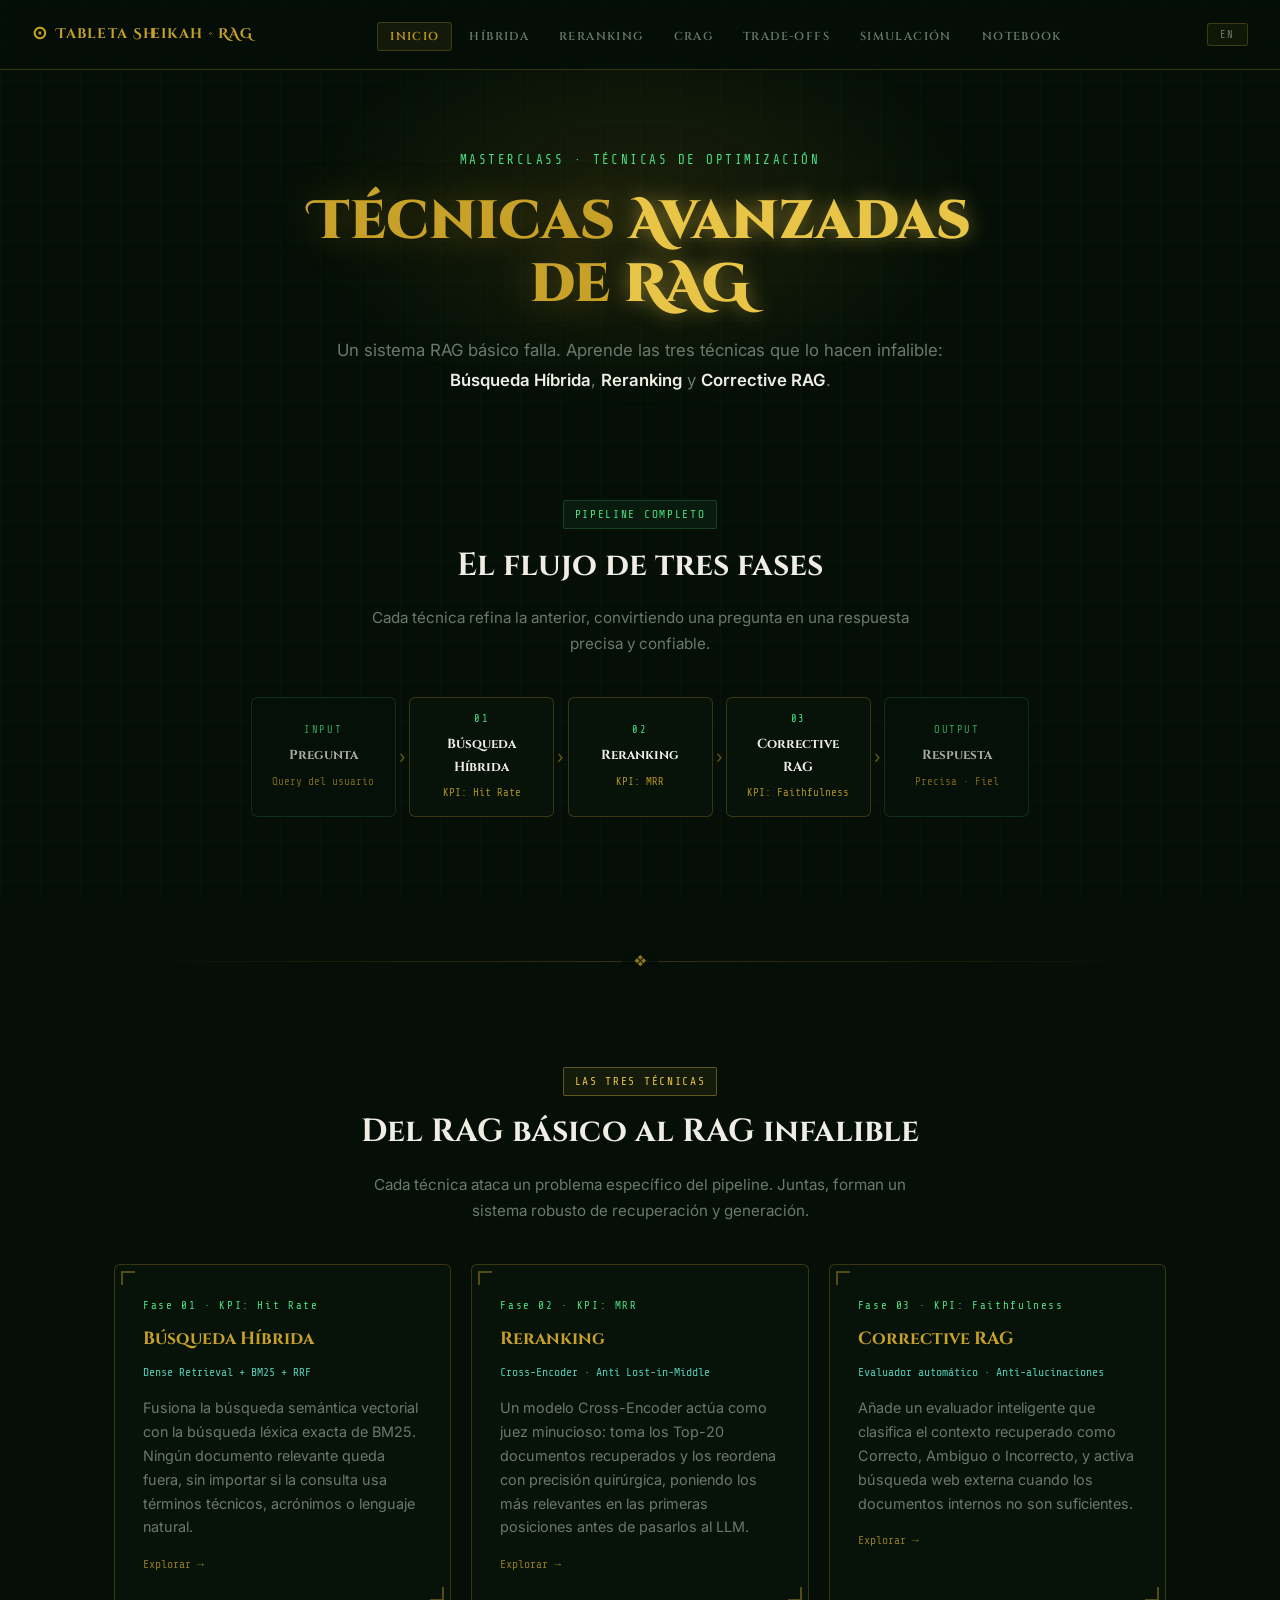
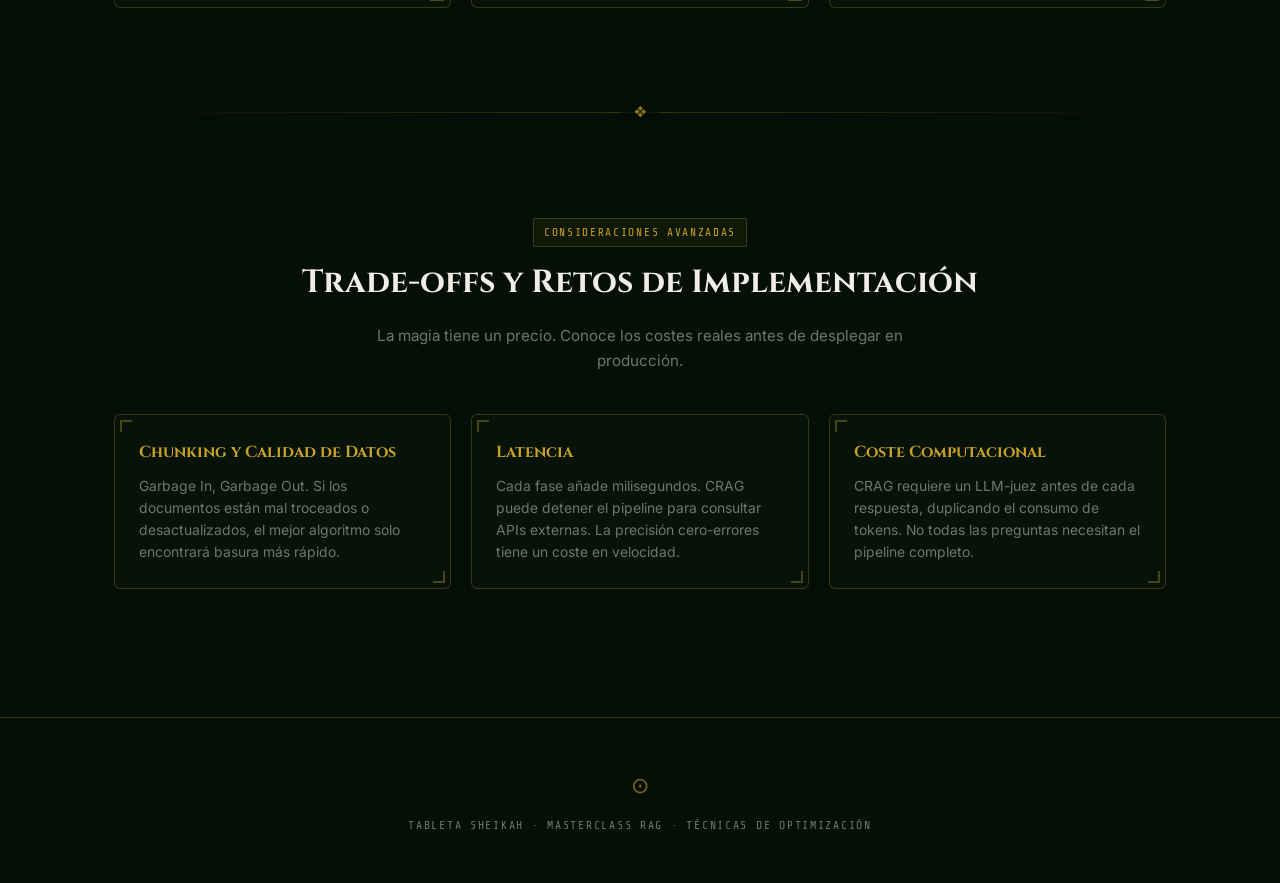
==== index.html @ 6bb043a4 "Add full site: pages, assets, notebooks, i18n, README" ====
<!DOCTYPE html>
<html lang="es">
<head>
  <meta charset="UTF-8" />
  <meta name="viewport" content="width=device-width, initial-scale=1.0" />
  <title>Tableta Sheikah · RAG Avanzado</title>
  <link rel="stylesheet" href="assets/css/main.css" />
</head>
<body>
  <div class="page-wrapper">

    <!-- ── NAVIGATION ──────────────────────────────────────── -->
    <nav class="nav">
      <a class="nav-brand" href="index.html">
        <span class="nav-eye">⊙</span>
        Tableta Sheikah · RAG
      </a>
      <ul class="nav-links">
        <li><a href="index.html" class="active" data-i18n="nav.home">Inicio</a></li>
        <li><a href="pages/hibrida.html" data-i18n="nav.hybrid">Híbrida</a></li>
        <li><a href="pages/reranking.html" data-i18n="nav.reranking">Reranking</a></li>
        <li><a href="pages/crag.html" data-i18n="nav.crag">CRAG</a></li>
        <li><a href="pages/tradeoffs.html" data-i18n="nav.tradeoffs">Trade-offs</a></li>
        <li><a href="pages/simulacion.html" data-i18n="nav.simulation">Simulación</a></li>
        <li><a href="pages/notebook.html" data-i18n="nav.notebook">Notebook</a></li>
      </ul>
      <button class="lang-toggle" onclick="setLang(document.documentElement.lang==='es'?'en':'es')" id="lang-btn">EN</button>
    </nav>

    <!-- ── HERO ────────────────────────────────────────────── -->
    <section class="hero">
      <div class="container">
        <p class="hero-tag" data-i18n="hero.tag">Masterclass · Técnicas de Optimización</p>
        <h1 class="hero-title" data-i18n-html="hero.title">
          Técnicas <em>Avanzadas</em><br />de <em>RAG</em>
        </h1>
        <p class="hero-desc" data-i18n-html="hero.desc">
          Un sistema RAG básico falla. Aprende las tres técnicas que lo hacen
          infalible: <strong>Búsqueda Híbrida</strong>, <strong>Reranking</strong>
          y <strong>Corrective RAG</strong>.
        </p>
      </div>
    </section>

    <!-- ── PIPELINE FLOW ───────────────────────────────────── -->
    <section class="section" style="padding-top: 0;">
      <div class="container">
        <div class="section-header">
          <span class="s-tag cyan" data-i18n="pipeline.tag">Pipeline Completo</span>
          <h2 data-i18n="pipeline.h2">El flujo de tres fases</h2>
          <p data-i18n="pipeline.desc">Cada técnica refina la anterior, convirtiendo una pregunta en una respuesta precisa y confiable.</p>
        </div>

        <div class="pipeline-flow">
          <div class="pipeline-card no-link">
            <div class="p-num" data-i18n="pipeline.input.num">INPUT</div>
            <div class="p-title" data-i18n="pipeline.input.title">Pregunta</div>
            <div class="p-metric" data-i18n="pipeline.input.metric">Query del usuario</div>
          </div>

          <span class="pipeline-arrow">›</span>

          <a class="pipeline-card" href="pages/hibrida.html">
            <div class="p-num">01</div>
            <div class="p-title" data-i18n="tc1.title">Búsqueda Híbrida</div>
            <div class="p-metric" data-i18n="pipeline.p01.metric">KPI: Hit Rate</div>
          </a>

          <span class="pipeline-arrow">›</span>

          <a class="pipeline-card" href="pages/reranking.html">
            <div class="p-num">02</div>
            <div class="p-title" data-i18n="tc2.title">Reranking</div>
            <div class="p-metric" data-i18n="pipeline.p02.metric">KPI: MRR</div>
          </a>

          <span class="pipeline-arrow">›</span>

          <a class="pipeline-card" href="pages/crag.html">
            <div class="p-num">03</div>
            <div class="p-title" data-i18n="tc3.title">CRAG</div>
            <div class="p-metric" data-i18n="pipeline.p03.metric">KPI: Faithfulness</div>
          </a>

          <span class="pipeline-arrow">›</span>

          <div class="pipeline-card no-link">
            <div class="p-num" data-i18n="pipeline.output.num">OUTPUT</div>
            <div class="p-title" data-i18n="pipeline.output.title">Respuesta</div>
            <div class="p-metric" data-i18n="pipeline.output.metric">Precisa · Fiel</div>
          </div>
        </div>
      </div>
    </section>

    <div class="container"><div class="divider"></div></div>

    <!-- ── THREE TECHNIQUES ────────────────────────────────── -->
    <section class="section">
      <div class="container">
        <div class="section-header">
          <span class="s-tag gold" data-i18n="techniques.tag">Las Tres Técnicas</span>
          <h2 data-i18n="techniques.h2">Del RAG básico al RAG infalible</h2>
          <p data-i18n="techniques.desc">Cada técnica ataca un problema específico del pipeline. Juntas, forman un sistema robusto de recuperación y generación.</p>
        </div>

        <div class="grid-3">
          <a class="technique-card" href="pages/hibrida.html">
            <div class="tc-num" data-i18n="tc1.num">Fase 01 · KPI: Hit Rate</div>
            <div class="tc-title" data-i18n="tc1.title">Búsqueda Híbrida</div>
            <div class="tc-sub" data-i18n="tc1.sub">Dense Retrieval + BM25 + RRF</div>
            <p data-i18n="tc1.body">
              Fusiona la búsqueda semántica vectorial con la búsqueda léxica exacta de BM25.
              Ningún documento relevante queda fuera, sin importar si la consulta usa
              términos técnicos, acrónimos o lenguaje natural.
            </p>
            <div class="tc-arrow" data-i18n="tc1.arrow">Explorar →</div>
          </a>

          <a class="technique-card" href="pages/reranking.html">
            <div class="tc-num" data-i18n="tc2.num">Fase 02 · KPI: MRR</div>
            <div class="tc-title" data-i18n="tc2.title">Reranking</div>
            <div class="tc-sub" data-i18n="tc2.sub">Cross-Encoder · Anti Lost-in-Middle</div>
            <p data-i18n="tc2.body">
              Un modelo Cross-Encoder actúa como juez minucioso: toma los Top-20 documentos
              recuperados y los reordena con precisión quirúrgica, poniendo los más relevantes
              en las primeras posiciones antes de pasarlos al LLM.
            </p>
            <div class="tc-arrow" data-i18n="tc2.arrow">Explorar →</div>
          </a>

          <a class="technique-card" href="pages/crag.html">
            <div class="tc-num" data-i18n="tc3.num">Fase 03 · KPI: Faithfulness</div>
            <div class="tc-title" data-i18n="tc3.title">Corrective RAG</div>
            <div class="tc-sub" data-i18n="tc3.sub">Evaluador automático · Anti-alucinaciones</div>
            <p data-i18n="tc3.body">
              Añade un evaluador inteligente que clasifica el contexto recuperado como
              Correcto, Ambiguo o Incorrecto, y activa búsqueda web externa cuando los
              documentos internos no son suficientes.
            </p>
            <div class="tc-arrow" data-i18n="tc3.arrow">Explorar →</div>
          </a>
        </div>
      </div>
    </section>

    <div class="container"><div class="divider"></div></div>

    <!-- ── TRADE-OFFS PREVIEW ───────────────────────────────── -->
    <section class="section">
      <div class="container">
        <div class="section-header">
          <span class="s-tag" data-i18n="to.tag">Consideraciones Avanzadas</span>
          <h2 data-i18n="to.h2">Trade-offs y Retos de Implementación</h2>
          <p data-i18n="to.desc">La magia tiene un precio. Conoce los costes reales antes de desplegar en producción.</p>
        </div>

        <div class="grid-3">
          <a class="tradeoff-card" href="pages/tradeoffs.html">
            <div class="to-title" data-i18n="to1.title">Chunking y Calidad de Datos</div>
            <p data-i18n="to1.body">
              Garbage In, Garbage Out. Si los documentos están mal troceados o
              desactualizados, el mejor algoritmo solo encontrará basura más rápido.
            </p>
          </a>

          <a class="tradeoff-card" href="pages/tradeoffs.html">
            <div class="to-title" data-i18n="to2.title">Latencia</div>
            <p data-i18n="to2.body">
              Cada fase añade milisegundos. CRAG puede detener el pipeline para consultar
              APIs externas. La precisión cero-errores tiene un coste en velocidad.
            </p>
          </a>

          <a class="tradeoff-card" href="pages/tradeoffs.html">
            <div class="to-title" data-i18n="to3.title">Coste Computacional</div>
            <p data-i18n="to3.body">
              CRAG requiere un LLM-juez antes de cada respuesta, duplicando el consumo de
              tokens. No todas las preguntas necesitan el pipeline completo.
            </p>
          </a>
        </div>
      </div>
    </section>

    <!-- ── FOOTER ───────────────────────────────────────────── -->
    <footer class="footer">
      <span class="footer-eye">⊙</span>
      <p data-i18n="footer.text">Tableta Sheikah · Masterclass RAG · Técnicas de Optimización</p>
    </footer>

  </div><!-- /page-wrapper -->
  <script src="assets/js/i18n.js"></script>
</body>
</html>
---- assets/css/main.css ----
/* ============================================================
   TABLETA SHEIKAH · RAG MASTERCLASS — MAIN CSS
   Zelda / Sheikah Tablet Dark Theme
   ============================================================ */

@import url('https://fonts.googleapis.com/css2?family=Cinzel+Decorative:wght@400;700;900&family=Cinzel:wght@400;600;700&family=Inter:wght@400;500;600&family=Share+Tech+Mono&display=swap');

/* ── CSS Variables ─────────────────────────────────────────── */
:root {
  --bg-primary:    #050f07;
  --bg-card:       #071209;
  --bg-surface:    #0c1a0e;
  --gold:          #c8a228;
  --gold-light:    #e8c547;
  --cyan:          #4ade80;
  --teal:          #5eead4;
  --text-bright:   #f0ede4;
  --text-primary:  #c4c0b0;
  --text-muted:    #697a6d;
  --danger:        #ff2244;
  --warning:       #ffaa22;
  --success:       #00ff88;
  --border-gold:   rgba(200, 162, 40, 0.25);
  --border-cyan:   rgba(74, 222, 128, 0.2);
  --font-display:  'Cinzel Decorative', serif;
  --font-heading:  'Cinzel', serif;
  --font-body:     'Inter', sans-serif;
  --font-mono:     'Share Tech Mono', monospace;
}

/* ── Reset & Base ──────────────────────────────────────────── */
*, *::before, *::after {
  box-sizing: border-box;
  margin: 0;
  padding: 0;
}

html {
  scroll-behavior: smooth;
}

body {
  background-color: var(--bg-primary);
  color: var(--text-primary);
  font-family: var(--font-body);
  font-size: 16px;
  line-height: 1.7;
  min-height: 100vh;
  overflow-x: hidden;
}

/* Subtle grid overlay on the background */
body::before {
  content: '';
  position: fixed;
  inset: 0;
  background-image:
    linear-gradient(rgba(74, 222, 128, 0.025) 1px, transparent 1px),
    linear-gradient(90deg, rgba(74, 222, 128, 0.025) 1px, transparent 1px);
  background-size: 40px 40px;
  pointer-events: none;
  z-index: 0;
}

a {
  color: var(--cyan);
  text-decoration: none;
  transition: color 0.2s ease;
}

a:hover {
  color: var(--gold-light);
}

ul {
  list-style: none;
}

em {
  color: var(--gold-light);
  font-style: normal;
}

strong {
  color: var(--text-bright);
  font-weight: 600;
}

/* ── Keyframes ─────────────────────────────────────────────── */
@keyframes pulse {
  0%, 100% { opacity: 1; transform: scale(1); }
  50%       { opacity: 0.55; transform: scale(1.18); }
}

@keyframes scan-cw {
  from { transform: rotate(0deg); }
  to   { transform: rotate(360deg); }
}

@keyframes spin-ccw {
  from { transform: rotate(0deg); }
  to   { transform: rotate(-360deg); }
}

@keyframes glow-pulse {
  0%, 100% { box-shadow: 0 0 8px rgba(74, 222, 128, 0.3); }
  50%       { box-shadow: 0 0 22px rgba(74, 222, 128, 0.65); }
}

@keyframes fadeInUp {
  from { opacity: 0; transform: translateY(24px); }
  to   { opacity: 1; transform: translateY(0); }
}

/* ── Navigation ────────────────────────────────────────────── */
.nav {
  position: fixed;
  top: 0;
  left: 0;
  right: 0;
  height: 70px;
  z-index: 1000;
  background: rgba(5, 15, 7, 0.88);
  backdrop-filter: blur(14px);
  -webkit-backdrop-filter: blur(14px);
  border-bottom: 1px solid var(--border-gold);
  display: flex;
  align-items: center;
  justify-content: space-between;
  padding: 0 2rem;
}

.nav-brand {
  font-family: var(--font-display);
  font-size: 0.85rem;
  font-weight: 700;
  color: var(--gold);
  letter-spacing: 0.08em;
  text-decoration: none;
  display: flex;
  align-items: center;
  gap: 0.5rem;
  white-space: nowrap;
}

.nav-brand:hover {
  color: var(--gold-light);
}

.nav-eye {
  display: inline-block;
  animation: pulse 2.8s ease-in-out infinite;
  font-size: 1.1rem;
}

.nav-links {
  display: flex;
  align-items: center;
  gap: 0.25rem;
}

.nav-links a {
  font-family: var(--font-heading);
  font-size: 0.72rem;
  font-weight: 600;
  text-transform: uppercase;
  letter-spacing: 0.12em;
  color: var(--text-muted);
  padding: 0.4rem 0.75rem;
  border-radius: 3px;
  border: 1px solid transparent;
  transition: all 0.2s ease;
  text-decoration: none;
}

.nav-links a:hover {
  color: var(--gold-light);
  border-color: var(--border-gold);
  background: rgba(200, 162, 40, 0.06);
}

.nav-links a.active {
  color: var(--gold);
  border-color: var(--border-gold);
  background: rgba(200, 162, 40, 0.08);
}

/* ── Layout ────────────────────────────────────────────────── */
.container {
  max-width: 1100px;
  margin: 0 auto;
  padding: 0 1.5rem;
  position: relative;
  z-index: 1;
}

.page-wrapper {
  padding-top: 70px;
}

/* ── Hero ──────────────────────────────────────────────────── */
.hero {
  text-align: center;
  padding: 5rem 0 4rem;
  position: relative;
  overflow: hidden;
}

.hero::before {
  content: '';
  position: absolute;
  top: -60px;
  left: 50%;
  transform: translateX(-50%);
  width: 700px;
  height: 400px;
  background: radial-gradient(ellipse at center, rgba(200, 162, 40, 0.12) 0%, transparent 70%);
  pointer-events: none;
}

.hero-tag {
  font-family: var(--font-mono);
  font-size: 0.78rem;
  color: var(--cyan);
  letter-spacing: 0.2em;
  text-transform: uppercase;
  margin-bottom: 1.25rem;
  animation: fadeInUp 0.6s ease both;
}

.hero-title {
  font-family: var(--font-display);
  font-size: clamp(2rem, 5vw, 3.4rem);
  font-weight: 900;
  color: var(--gold);
  line-height: 1.15;
  margin-bottom: 1.25rem;
  text-shadow: 0 0 40px rgba(200, 162, 40, 0.35);
  animation: fadeInUp 0.6s 0.1s ease both;
}

.hero-title em {
  color: var(--gold-light);
  text-shadow: 0 0 20px rgba(232, 197, 71, 0.5);
}

.hero-desc {
  font-size: 1.05rem;
  color: var(--text-muted);
  max-width: 620px;
  margin: 0 auto 2.5rem;
  line-height: 1.75;
  animation: fadeInUp 0.6s 0.2s ease both;
}

/* ── Section ───────────────────────────────────────────────── */
.section {
  padding: 4rem 0;
}

.section-header {
  text-align: center;
  margin-bottom: 2.5rem;
}

.section-header h2 {
  font-family: var(--font-heading);
  font-size: clamp(1.4rem, 3vw, 2rem);
  font-weight: 700;
  color: var(--text-bright);
  margin-top: 0.6rem;
  margin-bottom: 0.75rem;
}

.section-header p {
  color: var(--text-muted);
  max-width: 560px;
  margin: 0 auto;
  font-size: 0.95rem;
}

/* ── Tags / Badges ─────────────────────────────────────────── */
.s-tag {
  display: inline-block;
  font-family: var(--font-mono);
  font-size: 0.7rem;
  letter-spacing: 0.15em;
  text-transform: uppercase;
  padding: 0.25rem 0.65rem;
  border-radius: 2px;
  border: 1px solid var(--border-gold);
  color: var(--gold);
  background: rgba(200, 162, 40, 0.06);
}

.s-tag.cyan {
  color: var(--cyan);
  border-color: var(--border-cyan);
  background: rgba(74, 222, 128, 0.06);
}

.s-tag.gold {
  color: var(--gold-light);
  border-color: rgba(232, 197, 71, 0.35);
  background: rgba(232, 197, 71, 0.07);
}

/* ── Divider ───────────────────────────────────────────────── */
.divider {
  position: relative;
  text-align: center;
  margin: 2.5rem 0;
  height: 1px;
  background: linear-gradient(90deg, transparent, var(--border-gold), transparent);
}

.divider::after {
  content: '❖';
  position: absolute;
  top: 50%;
  left: 50%;
  transform: translate(-50%, -50%);
  background: var(--bg-primary);
  color: var(--gold);
  font-size: 0.75rem;
  padding: 0 0.75rem;
  opacity: 0.7;
}

/* ── Panel ─────────────────────────────────────────────────── */
.panel {
  background: var(--bg-card);
  border: 1px solid var(--border-gold);
  border-radius: 6px;
  padding: 1.75rem;
  position: relative;
  overflow: hidden;
}

/* Corner brackets */
.panel::before,
.panel::after {
  content: '';
  position: absolute;
  width: 14px;
  height: 14px;
  border-color: var(--gold);
  border-style: solid;
  opacity: 0.5;
}

.panel::before {
  top: 6px;
  left: 6px;
  border-width: 2px 0 0 2px;
}

.panel::after {
  bottom: 6px;
  right: 6px;
  border-width: 0 2px 2px 0;
}

.panel h3 {
  font-family: var(--font-heading);
  font-size: 1rem;
  font-weight: 700;
  color: var(--gold);
  margin-bottom: 0.75rem;
  letter-spacing: 0.04em;
}

.panel p {
  font-size: 0.93rem;
  color: var(--text-primary);
  line-height: 1.7;
}

.panel.cyan-top {
  border-top: 2px solid var(--cyan);
  border-top-color: var(--cyan);
}

.panel.cyan-top::before,
.panel.cyan-top::after {
  border-color: var(--cyan);
}

.panel.danger-top {
  border-top: 2px solid var(--danger);
}

.panel.danger-top::before,
.panel.danger-top::after {
  border-color: var(--danger);
}

.panel.warning-top {
  border-top: 2px solid var(--warning);
}

.panel.warning-top::before,
.panel.warning-top::after {
  border-color: var(--warning);
}

.panel.success-top {
  border-top: 2px solid var(--success);
}

.panel.success-top::before,
.panel.success-top::after {
  border-color: var(--success);
}

/* ── Grids ─────────────────────────────────────────────────── */
.grid-2 {
  display: grid;
  grid-template-columns: repeat(auto-fit, minmax(280px, 1fr));
  gap: 1.25rem;
}

.grid-3 {
  display: grid;
  grid-template-columns: repeat(auto-fit, minmax(240px, 1fr));
  gap: 1.25rem;
}

/* ── Zelda Box ─────────────────────────────────────────────── */
.zelda-box {
  background: rgba(200, 162, 40, 0.04);
  border: 1px solid rgba(200, 162, 40, 0.2);
  border-left: 3px solid var(--gold);
  border-radius: 4px;
  padding: 1.5rem 1.75rem;
  margin: 2rem 0;
}

.zelda-label {
  font-family: var(--font-mono);
  font-size: 0.65rem;
  color: var(--gold);
  text-transform: uppercase;
  letter-spacing: 0.22em;
  margin-bottom: 0.75rem;
  opacity: 0.85;
}

.zelda-box p {
  font-size: 0.93rem;
  color: var(--text-primary);
  line-height: 1.75;
  font-style: italic;
}

/* ── KPI Strip ─────────────────────────────────────────────── */
.kpi-strip {
  display: flex;
  align-items: flex-start;
  gap: 1.5rem;
  border: 1px solid var(--border-gold);
  border-radius: 6px;
  padding: 1.5rem;
  background: var(--bg-card);
  margin: 1.5rem 0;
  flex-wrap: wrap;
}

.kpi-name {
  font-family: var(--font-heading);
  font-size: 1.1rem;
  font-weight: 700;
  color: var(--gold);
  white-space: nowrap;
  min-width: 120px;
}

.kpi-desc {
  font-size: 0.92rem;
  color: var(--text-primary);
  line-height: 1.7;
}

/* ── Formula ───────────────────────────────────────────────── */
.formula {
  background: #030b05;
  border: 1px solid rgba(94, 234, 212, 0.3);
  border-radius: 5px;
  padding: 1.5rem;
  font-family: var(--font-mono);
  font-size: 0.88rem;
  color: var(--teal);
  line-height: 1.8;
  overflow-x: auto;
  margin: 1.5rem 0;
  white-space: pre;
}

/* ── Dot List ──────────────────────────────────────────────── */
.dot-list {
  list-style: none;
  margin: 0.75rem 0;
  padding: 0;
}

.dot-list li {
  position: relative;
  padding-left: 1.4rem;
  margin-bottom: 0.5rem;
  font-size: 0.92rem;
  color: var(--text-primary);
  line-height: 1.6;
}

.dot-list li::before {
  content: '';
  position: absolute;
  left: 0;
  top: 0.52em;
  width: 6px;
  height: 6px;
  border-radius: 50%;
  background: var(--cyan);
  box-shadow: 0 0 6px rgba(74, 222, 128, 0.7);
}

.dot-list li strong {
  color: var(--text-bright);
}

/* ── Page Navigation ───────────────────────────────────────── */
.page-nav {
  display: flex;
  justify-content: space-between;
  align-items: center;
  padding: 2.5rem 0;
  border-top: 1px solid var(--border-gold);
  margin-top: 3rem;
  gap: 1rem;
  flex-wrap: wrap;
}

.page-nav a {
  font-family: var(--font-heading);
  font-size: 0.82rem;
  font-weight: 600;
  color: var(--text-muted);
  text-transform: uppercase;
  letter-spacing: 0.1em;
  padding: 0.6rem 1.1rem;
  border: 1px solid var(--border-gold);
  border-radius: 4px;
  background: var(--bg-card);
  transition: all 0.2s ease;
  display: flex;
  align-items: center;
  gap: 0.5rem;
  text-decoration: none;
}

.page-nav a:hover {
  color: var(--gold-light);
  border-color: rgba(200, 162, 40, 0.5);
  background: rgba(200, 162, 40, 0.07);
}

.page-nav-spacer {
  flex: 1;
}

/* ── Pipeline Cards (Index) ─────────────────────────────────── */
.pipeline-flow {
  display: flex;
  align-items: center;
  justify-content: center;
  gap: 0;
  flex-wrap: wrap;
  margin: 2.5rem 0;
}

.pipeline-card {
  background: var(--bg-card);
  border: 1px solid var(--border-gold);
  border-radius: 6px;
  padding: 1.25rem 1.1rem;
  text-align: center;
  width: 145px;
  min-width: 145px;
  max-width: 145px;
  height: 120px;
  display: flex;
  flex-direction: column;
  align-items: center;
  justify-content: center;
  transition: transform 0.2s ease, box-shadow 0.2s ease;
  text-decoration: none;
  position: relative;
  cursor: pointer;
  box-sizing: border-box;
}

.pipeline-card:hover {
  transform: translateY(-3px);
  box-shadow: 0 6px 28px rgba(200, 162, 40, 0.18);
  border-color: rgba(200, 162, 40, 0.5);
}

.pipeline-card.no-link {
  cursor: default;
  opacity: 0.7;
  border-color: var(--border-cyan);
}

.pipeline-card.no-link:hover {
  transform: none;
  box-shadow: none;
}

.pipeline-card .p-num {
  font-family: var(--font-mono);
  font-size: 0.65rem;
  color: var(--cyan);
  letter-spacing: 0.15em;
  margin-bottom: 0.3rem;
}

.pipeline-card .p-title {
  font-family: var(--font-heading);
  font-size: 0.82rem;
  font-weight: 700;
  color: var(--text-bright);
  margin-bottom: 0.4rem;
}

.pipeline-card .p-metric {
  font-family: var(--font-mono);
  font-size: 0.68rem;
  color: var(--gold);
  opacity: 0.85;
}

.pipeline-arrow {
  font-size: 1.1rem;
  color: var(--gold);
  opacity: 0.5;
  padding: 0 0.2rem;
  flex-shrink: 0;
}

/* ── Technique Cards (Index) ───────────────────────────────── */
.technique-card {
  background: var(--bg-card);
  border: 1px solid var(--border-gold);
  border-radius: 6px;
  padding: 2rem 1.75rem;
  position: relative;
  overflow: hidden;
  transition: transform 0.2s ease, box-shadow 0.2s ease;
  text-decoration: none;
  display: block;
}

.technique-card::before,
.technique-card::after {
  content: '';
  position: absolute;
  width: 14px;
  height: 14px;
  border-color: var(--gold);
  border-style: solid;
  opacity: 0.4;
}

.technique-card::before {
  top: 6px;
  left: 6px;
  border-width: 2px 0 0 2px;
}

.technique-card::after {
  bottom: 6px;
  right: 6px;
  border-width: 0 2px 2px 0;
}

.technique-card:hover {
  transform: translateY(-3px);
  box-shadow: 0 8px 32px rgba(200, 162, 40, 0.15);
  border-color: rgba(200, 162, 40, 0.45);
}

.technique-card .tc-num {
  font-family: var(--font-mono);
  font-size: 0.68rem;
  color: var(--cyan);
  letter-spacing: 0.15em;
  margin-bottom: 0.6rem;
}

.technique-card .tc-title {
  font-family: var(--font-heading);
  font-size: 1.1rem;
  font-weight: 700;
  color: var(--gold);
  margin-bottom: 0.5rem;
}

.technique-card .tc-sub {
  font-family: var(--font-mono);
  font-size: 0.72rem;
  color: var(--teal);
  margin-bottom: 0.9rem;
  opacity: 0.85;
}

.technique-card p {
  font-size: 0.9rem;
  color: var(--text-muted);
  line-height: 1.65;
}

.technique-card .tc-arrow {
  margin-top: 1rem;
  font-family: var(--font-mono);
  font-size: 0.72rem;
  color: var(--gold);
  opacity: 0.7;
}

/* ── Breadcrumb ────────────────────────────────────────────── */
.breadcrumb {
  font-family: var(--font-mono);
  font-size: 0.72rem;
  color: var(--text-muted);
  letter-spacing: 0.06em;
  margin-bottom: 1.5rem;
  display: flex;
  align-items: center;
  gap: 0.4rem;
  flex-wrap: wrap;
}

.breadcrumb a {
  color: var(--text-muted);
  text-decoration: none;
  transition: color 0.2s;
}

.breadcrumb a:hover {
  color: var(--gold);
}

.breadcrumb .sep {
  color: var(--border-gold);
  opacity: 0.8;
}

.breadcrumb .current {
  color: var(--gold);
}

/* ── Page Header (inner pages) ──────────────────────────────── */
.page-hero {
  padding: 4rem 0 3rem;
  position: relative;
  overflow: hidden;
}

.page-hero::before {
  content: '';
  position: absolute;
  top: -40px;
  left: 50%;
  transform: translateX(-50%);
  width: 600px;
  height: 300px;
  background: radial-gradient(ellipse at center, rgba(200, 162, 40, 0.09) 0%, transparent 70%);
  pointer-events: none;
}

.page-hero .hero-tag {
  text-align: left;
}

.page-hero h1 {
  font-family: var(--font-display);
  font-size: clamp(1.8rem, 4vw, 2.8rem);
  font-weight: 900;
  color: var(--gold);
  margin: 0.5rem 0 0.4rem;
  line-height: 1.15;
  text-shadow: 0 0 30px rgba(200, 162, 40, 0.3);
}

.page-hero .subtitle {
  font-family: var(--font-mono);
  font-size: 0.88rem;
  color: var(--teal);
  margin-bottom: 1.25rem;
  letter-spacing: 0.04em;
}

.page-hero .intro {
  font-size: 1rem;
  color: var(--text-primary);
  max-width: 720px;
  line-height: 1.75;
}

/* ── Phase Header (section numbers) ────────────────────────── */
.phase-header {
  position: relative;
  margin-bottom: 1.25rem;
  padding-bottom: 0.75rem;
  border-bottom: 1px solid var(--border-gold);
  display: flex;
  align-items: center;
  gap: 1rem;
}

.phase-watermark {
  font-family: var(--font-display);
  font-size: 5rem;
  font-weight: 900;
  color: var(--gold);
  opacity: 0.07;
  line-height: 1;
  user-select: none;
  flex-shrink: 0;
}

.phase-title {
  font-family: var(--font-heading);
  font-size: 1.3rem;
  font-weight: 700;
  color: var(--text-bright);
}

/* ── Highlight Box ─────────────────────────────────────────── */
.highlight {
  background: rgba(74, 222, 128, 0.05);
  border: 1px solid rgba(74, 222, 128, 0.2);
  border-left: 3px solid var(--cyan);
  border-radius: 4px;
  padding: 1.25rem 1.5rem;
  margin: 1.5rem 0;
  font-size: 0.93rem;
  color: var(--text-primary);
  line-height: 1.7;
}

.highlight strong {
  color: var(--cyan);
}

/* ── KPI Section ───────────────────────────────────────────── */
.kpi-section {
  background: var(--bg-surface);
  border: 1px solid var(--border-gold);
  border-radius: 8px;
  padding: 2rem;
  margin-top: 2.5rem;
}

.kpi-section h3 {
  font-family: var(--font-heading);
  font-size: 1.15rem;
  font-weight: 700;
  color: var(--gold);
  margin-bottom: 1.25rem;
  display: flex;
  align-items: center;
  gap: 0.6rem;
}

.kpi-section h3::before {
  content: '◈';
  color: var(--cyan);
  font-size: 0.9rem;
}

.kpi-entry {
  margin-bottom: 1.25rem;
}

.kpi-entry-label {
  font-family: var(--font-mono);
  font-size: 0.68rem;
  color: var(--text-muted);
  text-transform: uppercase;
  letter-spacing: 0.15em;
  margin-bottom: 0.3rem;
}

.kpi-entry p {
  font-size: 0.92rem;
  color: var(--text-primary);
  line-height: 1.7;
}

/* ── Footer ────────────────────────────────────────────────── */
.footer {
  text-align: center;
  padding: 3rem 1.5rem;
  border-top: 1px solid var(--border-gold);
  margin-top: 4rem;
  position: relative;
  z-index: 1;
}

.footer-eye {
  display: block;
  font-size: 1.4rem;
  color: var(--gold);
  opacity: 0.6;
  margin-bottom: 0.75rem;
  animation: pulse 3.5s ease-in-out infinite;
}

.footer p {
  font-family: var(--font-mono);
  font-size: 0.72rem;
  color: var(--text-muted);
  letter-spacing: 0.15em;
  text-transform: uppercase;
}

/* ── Trade-off Section Cards ───────────────────────────────── */
.tradeoff-section {
  margin-bottom: 3rem;
}

.tradeoff-section h3 {
  font-family: var(--font-heading);
  font-size: 1.15rem;
  font-weight: 700;
  color: var(--text-bright);
  margin-bottom: 1rem;
  display: flex;
  align-items: center;
  gap: 0.5rem;
}

.tradeoff-section h3 .to-num {
  font-family: var(--font-mono);
  font-size: 0.72rem;
  color: var(--gold);
  opacity: 0.7;
  letter-spacing: 0.1em;
}

/* ── Index Trade-off Cards ─────────────────────────────────── */
.tradeoff-card {
  background: var(--bg-card);
  border: 1px solid var(--border-gold);
  border-radius: 6px;
  padding: 1.5rem;
  display: block;
  text-decoration: none;
  transition: transform 0.2s ease, box-shadow 0.2s ease;
  position: relative;
  overflow: hidden;
}

.tradeoff-card::before,
.tradeoff-card::after {
  content: '';
  position: absolute;
  width: 12px;
  height: 12px;
  border-color: var(--gold);
  border-style: solid;
  opacity: 0.35;
}

.tradeoff-card::before {
  top: 5px;
  left: 5px;
  border-width: 2px 0 0 2px;
}

.tradeoff-card::after {
  bottom: 5px;
  right: 5px;
  border-width: 0 2px 2px 0;
}

.tradeoff-card:hover {
  transform: translateY(-3px);
  box-shadow: 0 6px 24px rgba(200, 162, 40, 0.12);
  border-color: rgba(200, 162, 40, 0.4);
}

.tradeoff-card .to-title {
  font-family: var(--font-heading);
  font-size: 1rem;
  font-weight: 700;
  color: var(--gold);
  margin-bottom: 0.5rem;
}

.tradeoff-card p {
  font-size: 0.87rem;
  color: var(--text-muted);
  line-height: 1.6;
}

/* ── CRAG state cards ──────────────────────────────────────── */
.state-card {
  background: var(--bg-card);
  border-radius: 6px;
  padding: 1.5rem;
  position: relative;
  overflow: hidden;
}

.state-card .state-title {
  font-family: var(--font-heading);
  font-size: 1rem;
  font-weight: 700;
  margin-bottom: 0.6rem;
  letter-spacing: 0.05em;
}

.state-card .state-action {
  font-family: var(--font-mono);
  font-size: 0.72rem;
  letter-spacing: 0.1em;
  margin-top: 0.75rem;
  padding: 0.4rem 0.6rem;
  border-radius: 3px;
  display: inline-block;
}

.state-card.correct {
  border: 1px solid rgba(0, 255, 136, 0.3);
  border-top: 2px solid var(--success);
}

.state-card.correct .state-title { color: var(--success); }
.state-card.correct .state-action {
  background: rgba(0, 255, 136, 0.07);
  color: var(--success);
  border: 1px solid rgba(0, 255, 136, 0.25);
}

.state-card.incorrect {
  border: 1px solid rgba(255, 34, 68, 0.3);
  border-top: 2px solid var(--danger);
}

.state-card.incorrect .state-title { color: var(--danger); }
.state-card.incorrect .state-action {
  background: rgba(255, 34, 68, 0.07);
  color: var(--danger);
  border: 1px solid rgba(255, 34, 68, 0.25);
}

.state-card.ambiguous {
  border: 1px solid rgba(255, 170, 34, 0.3);
  border-top: 2px solid var(--warning);
}

.state-card.ambiguous .state-title { color: var(--warning); }
.state-card.ambiguous .state-action {
  background: rgba(255, 170, 34, 0.07);
  color: var(--warning);
  border: 1px solid rgba(255, 170, 34, 0.25);
}

/* ── Inline info row ───────────────────────────────────────── */
.info-row {
  display: flex;
  gap: 0.6rem;
  align-items: flex-start;
  margin-bottom: 0.65rem;
}

.info-row .ir-label {
  font-family: var(--font-mono);
  font-size: 0.72rem;
  color: var(--gold);
  min-width: 90px;
  flex-shrink: 0;
  padding-top: 0.15rem;
  opacity: 0.85;
}

.info-row .ir-val {
  font-size: 0.9rem;
  color: var(--text-primary);
  line-height: 1.6;
}

/* ── Responsive ────────────────────────────────────────────── */
@media (max-width: 768px) {
  .nav-links {
    display: none;
  }

  .nav-brand {
    font-size: 0.75rem;
  }

  .hero-title {
    font-size: 1.75rem;
  }

  .grid-2,
  .grid-3 {
    grid-template-columns: 1fr;
  }

  .pipeline-flow {
    flex-direction: column;
    align-items: stretch;
  }

  .pipeline-arrow {
    transform: rotate(90deg);
    text-align: center;
  }

  .pipeline-card {
    width: 100%;
    min-width: unset;
    max-width: 100%;
    height: auto;
    min-height: 80px;
  }

  .kpi-strip {
    flex-direction: column;
  }

  .page-nav {
    flex-direction: column;
    align-items: stretch;
  }

  .page-nav a {
    justify-content: center;
  }

  .phase-watermark {
    font-size: 3rem;
  }

  .formula {
    font-size: 0.78rem;
  }
}

@media (max-width: 480px) {
  .container {
    padding: 0 1rem;
  }

  .hero {
    padding: 3rem 0 2.5rem;
  }

  .section {
    padding: 2.5rem 0;
  }

  .panel {
    padding: 1.25rem;
  }
}

/* ── Language Toggle Button ─────────────────────────────────── */
.lang-toggle {
  font-family: var(--font-mono);
  font-size: 0.65rem;
  letter-spacing: 1.5px;
  text-transform: uppercase;
  padding: 0.3rem 0.75rem;
  border-radius: 3px;
  border: 1px solid var(--border-gold);
  background: rgba(200,162,40,0.06);
  color: var(--text-muted);
  cursor: pointer;
  transition: all 0.2s ease;
  margin-left: 0.5rem;
}
.lang-toggle:hover {
  color: var(--gold-light);
  border-color: rgba(200,162,40,0.4);
  background: rgba(200,162,40,0.12);
}
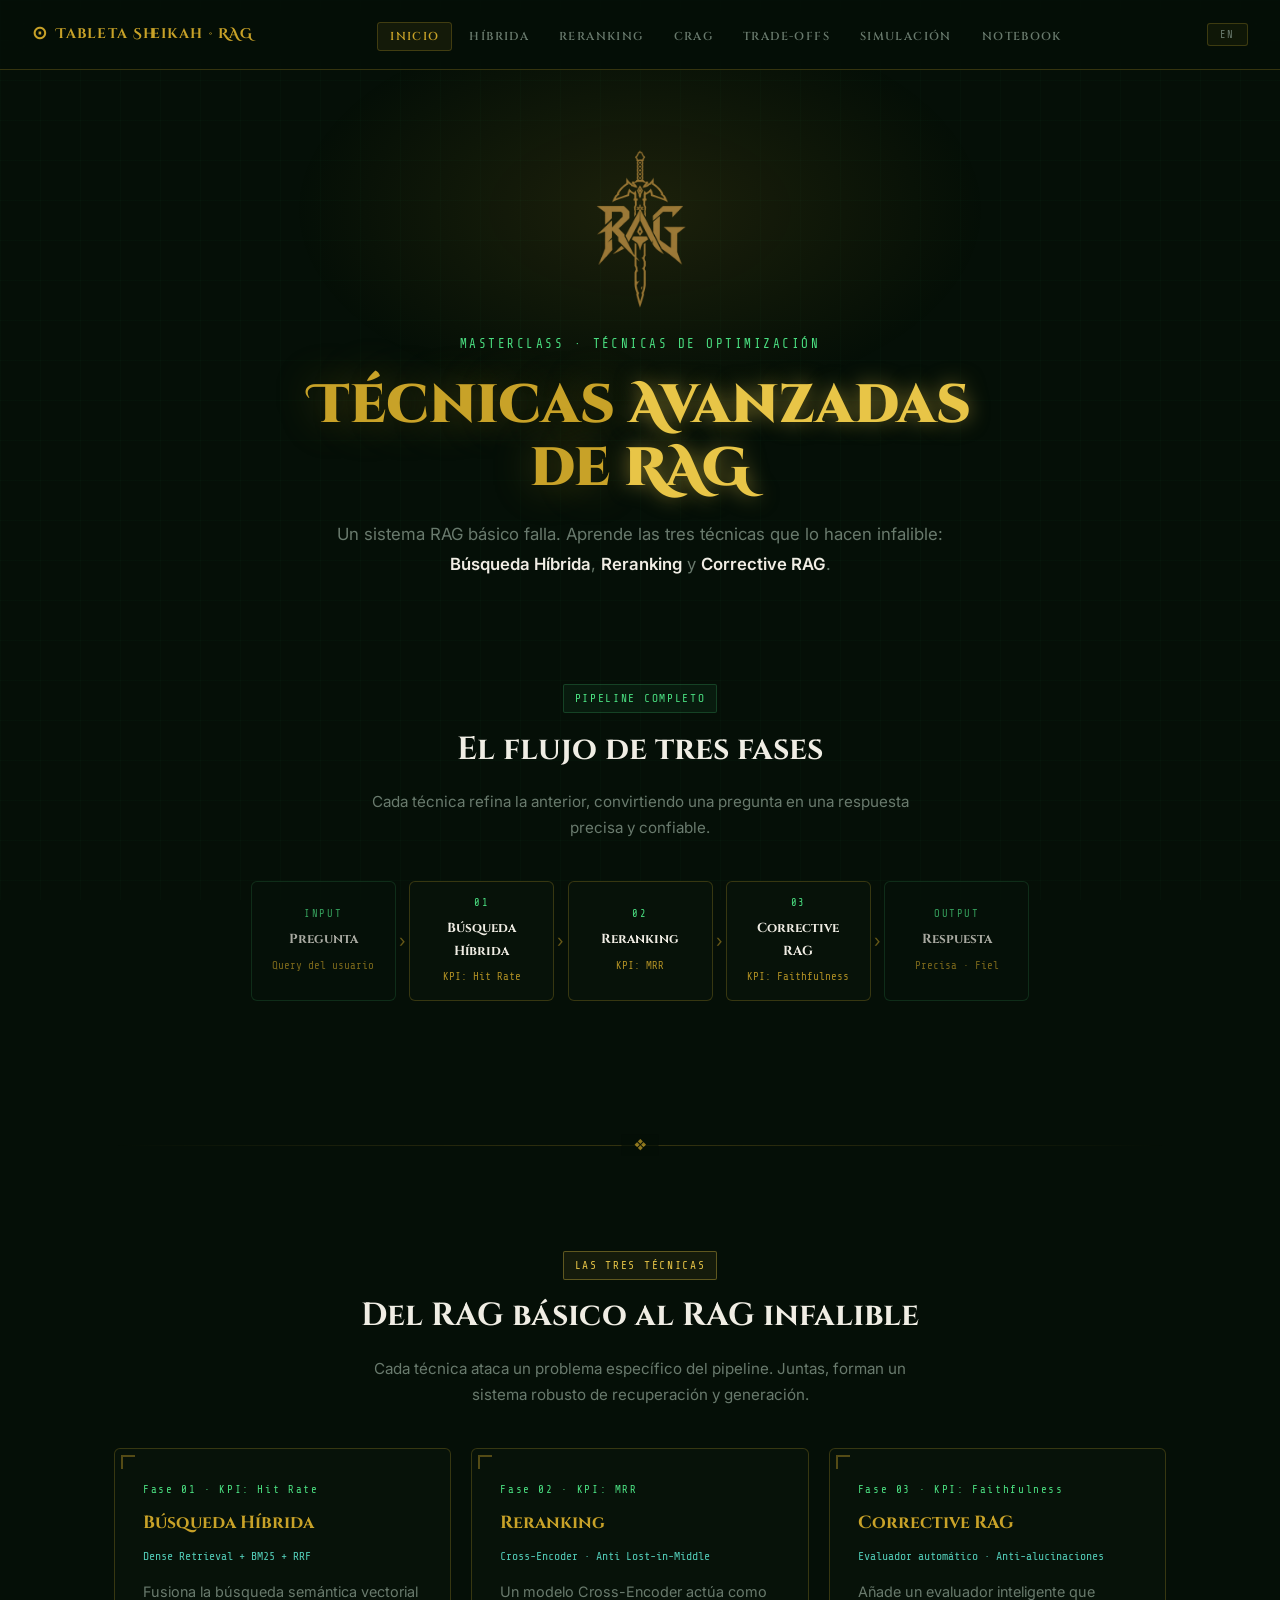
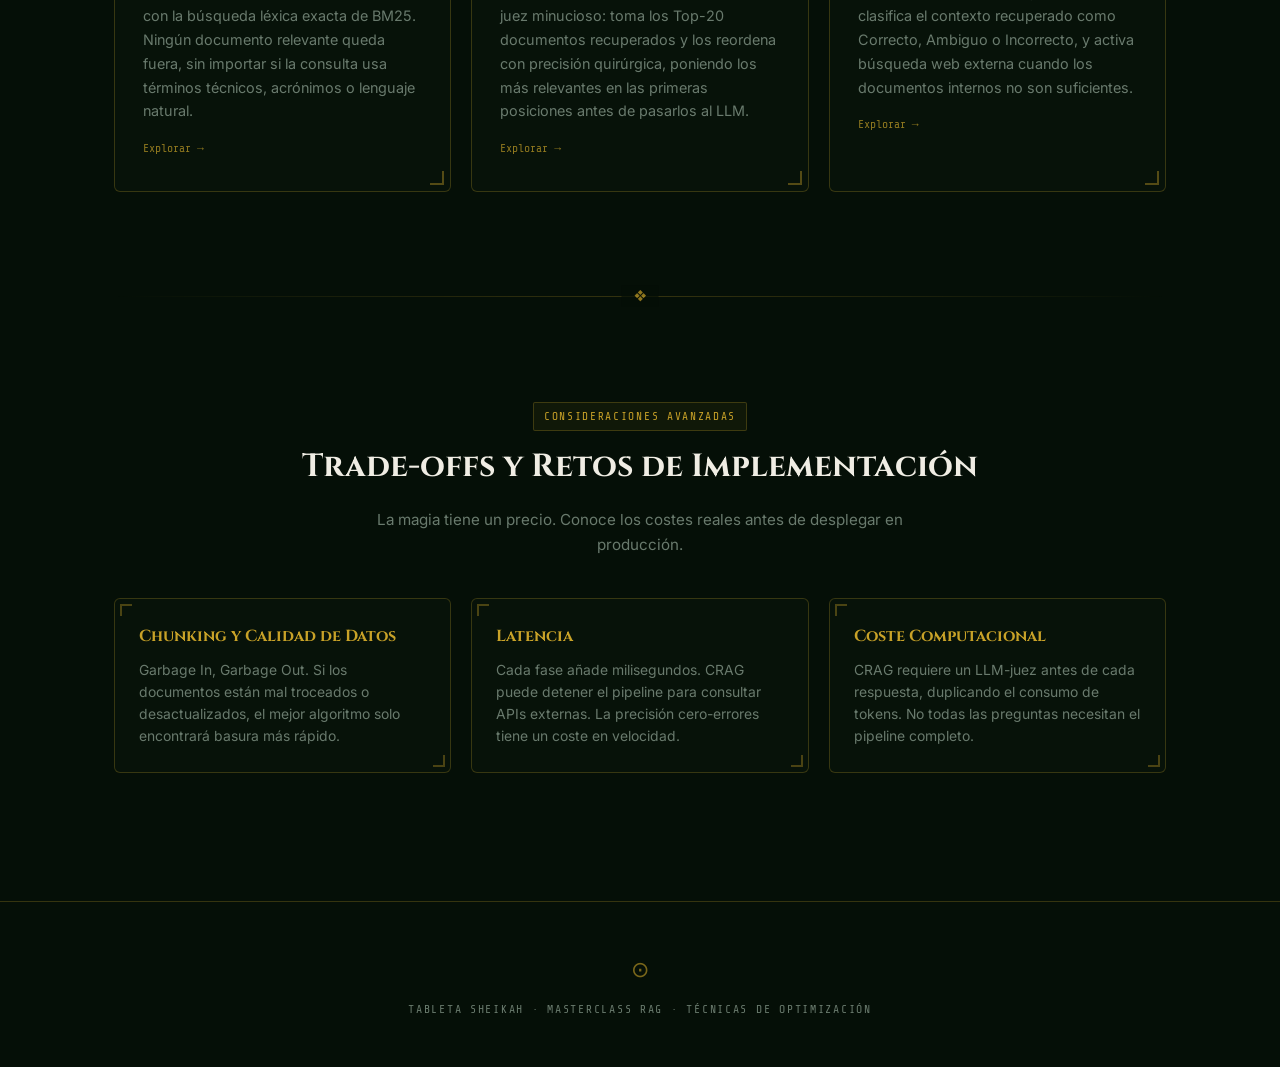
==== commit 6c1d161c: "Add favicon and hero icon (ikon.png updated)" ====
--- a/index.html
+++ b/index.html
@@ -5,6 +5,7 @@
   <meta name="viewport" content="width=device-width, initial-scale=1.0" />
   <title>Tableta Sheikah · RAG Avanzado</title>
   <link rel="stylesheet" href="assets/css/main.css" />
+  <link rel="icon" type="image/png" href="assets/img/ikon.png" />
 </head>
 <body>
   <div class="page-wrapper">
@@ -30,6 +31,7 @@
     <!-- ── HERO ────────────────────────────────────────────── -->
     <section class="hero">
       <div class="container">
+        <img src="assets/img/ikon.png" alt="Tableta Sheikah" style="width:160px;height:160px;object-fit:contain;margin-bottom:1.5rem;display:block;margin-left:auto;margin-right:auto;" />
         <p class="hero-tag" data-i18n="hero.tag">Masterclass · Técnicas de Optimización</p>
         <h1 class="hero-title" data-i18n-html="hero.title">
           Técnicas <em>Avanzadas</em><br />de <em>RAG</em>
